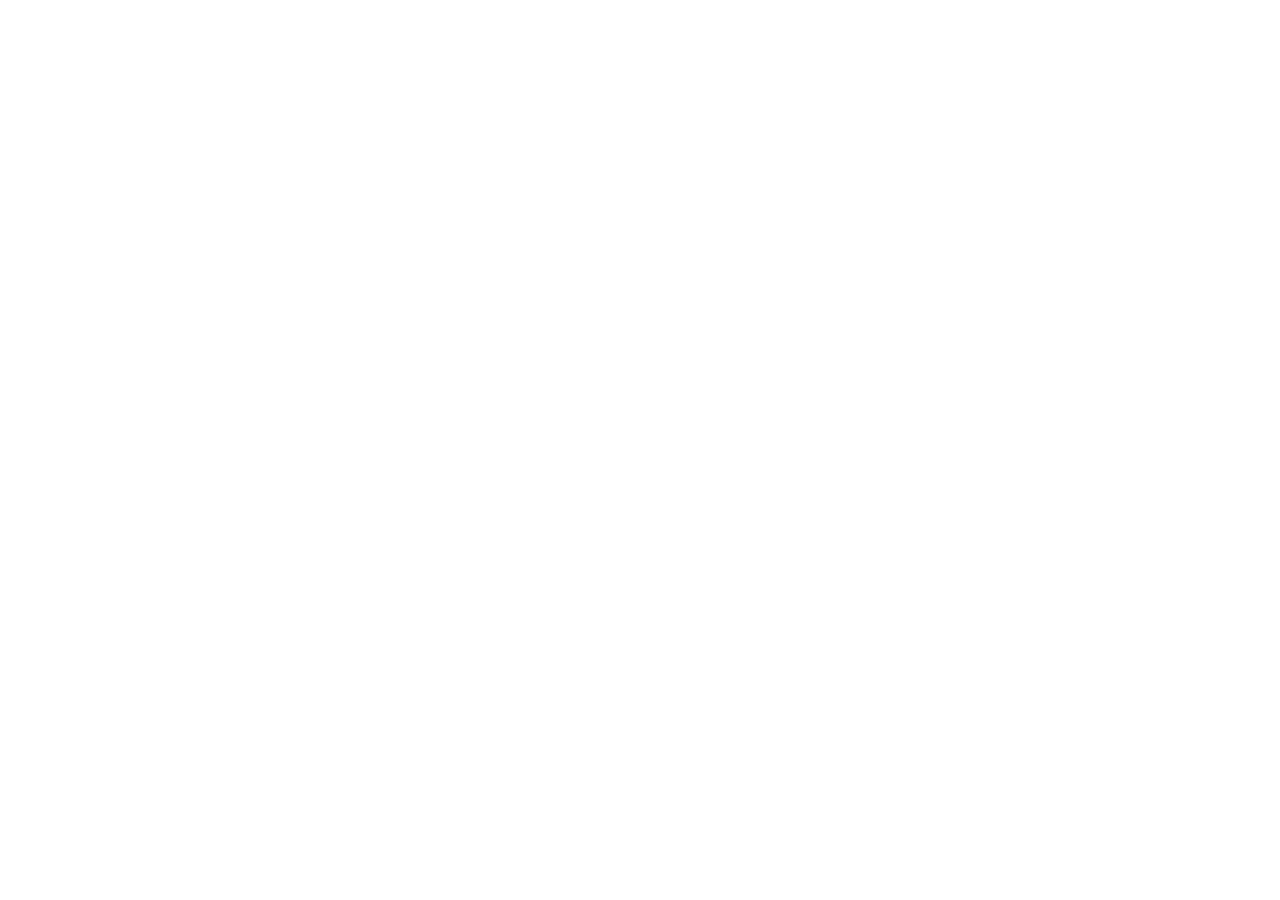
==== catalog.html @ 2b9a0da8 "feat: add catalog page" ====
<!doctype html>
<html lang="en" data-theme="light">
  <head>
    <meta charset="UTF-8" />
    <meta name="viewport" content="width=device-width, initial-scale=1.0" />
    <title>Coffee House. Menu</title>

    <link rel="preconnect" href="https://fonts.googleapis.com" />
    <link rel="preconnect" href="https://fonts.gstatic.com" crossorigin />
    <link
      href="https://fonts.googleapis.com/css2?family=Inter:ital,wght@0,400;0,500;0,600;1,400;1,600&display=swap"
      rel="stylesheet" />

    <link rel="stylesheet" href="css/style.css" />

    <script>
      (() => {
        try {
          const saved = localStorage.getItem('coffee-theme');
          const system = matchMedia('(prefers-color-scheme: dark)').matches ? 'dark' : 'light';
          document.documentElement.dataset.theme = saved || system;
        } catch {
          document.documentElement.dataset.theme = 'light';
        }
      })();
    </script>
  </head>
  <body></body>
</html>
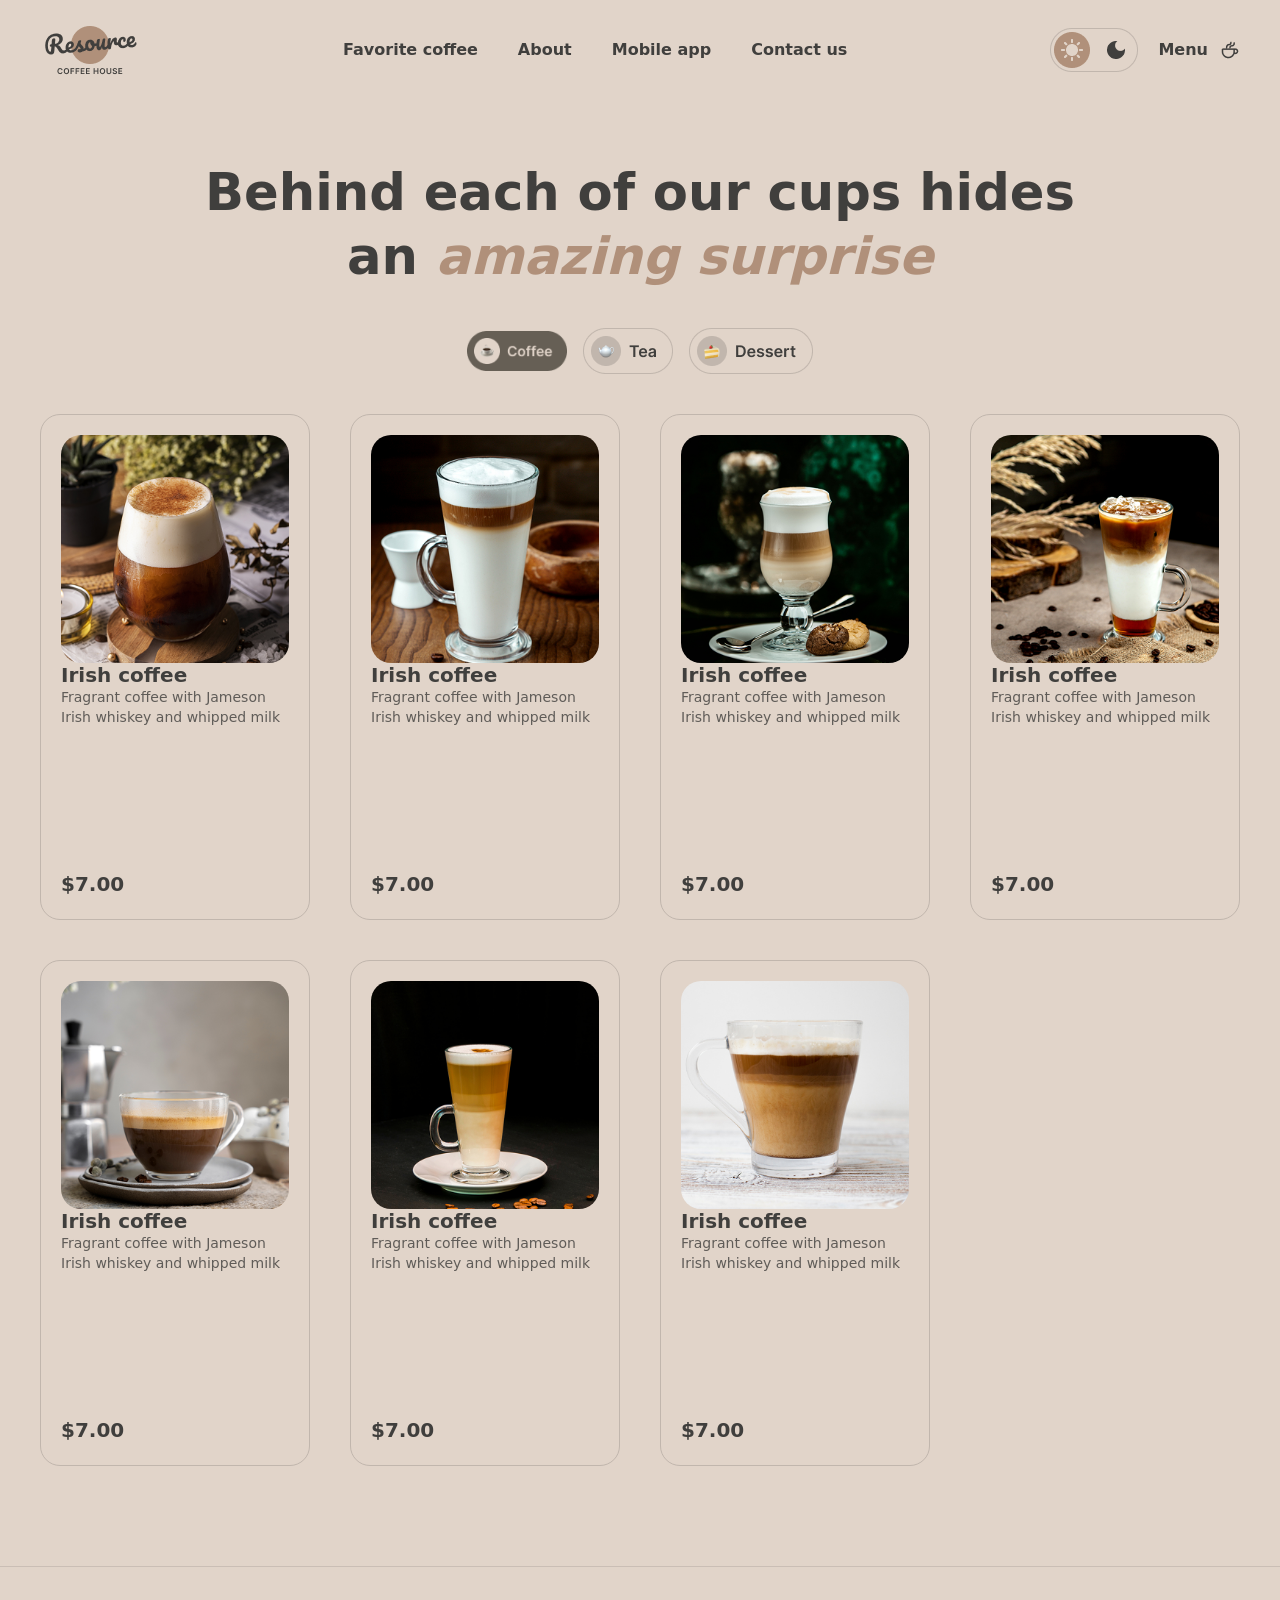
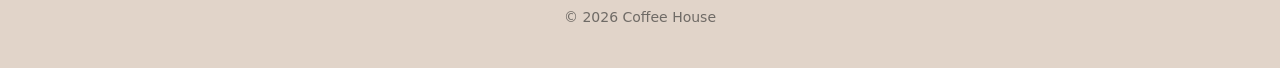
==== commit b06e77e6: "feat: update index.html adn add catalog" ====
--- a/catalog.html
+++ b/catalog.html
@@ -4,7 +4,7 @@
     <meta charset="UTF-8" />
     <meta name="viewport" content="width=device-width, initial-scale=1.0" />
     <title>Coffee House. Menu</title>
-
+    <link rel="shortcut icon" href="assets/images/favicon.ico" />
     <link rel="preconnect" href="https://fonts.googleapis.com" />
     <link rel="preconnect" href="https://fonts.gstatic.com" crossorigin />
     <link
@@ -14,16 +14,121 @@
     <link rel="stylesheet" href="css/style.css" />
 
     <script>
-      (() => {
-        try {
-          const saved = localStorage.getItem('coffee-theme');
-          const system = matchMedia('(prefers-color-scheme: dark)').matches ? 'dark' : 'light';
-          document.documentElement.dataset.theme = saved || system;
-        } catch {
-          document.documentElement.dataset.theme = 'light';
-        }
+      (function () {
+        const saved = localStorage.getItem('coffee-theme');
+        const system = window.matchMedia('(prefers-color-scheme: dark)').matches ? 'dark' : 'light';
+        document.documentElement.dataset.theme = saved || system;
       })();
     </script>
   </head>
-  <body></body>
+  <body>
+    <header class="header">
+      <div class="container header__inner">
+        <a href="index.html" class="logo">
+          <img src="assets/images/logo-dark.png" alt="Coffee House Residence" class="logo__img" />
+        </a>
+
+        <nav class="nav" aria-label="Main navigation">
+          <a href="index.html#favorite" class="nav__link">Favorite coffee</a>
+          <a href="index.html#about" class="nav__link">About</a>
+          <a href="index.html#mobile" class="nav__link">Mobile app</a>
+          <a href="index.html#contacts" class="nav__link">Contact us</a>
+        </nav>
+
+        <div class="header__actions">
+          <button id="theme-toggle" class="theme-toggle" type="button" aria-label="Toggle theme">
+            <img src="assets/images/theme-switch.png" alt="" class="theme-toggle__bg" />
+            <span class="theme-toggle__thumb"></span>
+          </button>
+          <button class="burger" type="button" aria-label="Open menu" aria-expanded="false">
+            <span></span><span></span><span></span>
+          </button>
+          <a href="catalog.html" class="btn btn--small">
+            <span>Menu</span>
+            <img src="assets/images/coffee-cup.png" alt="" class="btn__icon" />
+          </a>
+        </div>
+      </div>
+    </header>
+
+    <main>
+      <!-- CATALOG -->
+      <section class="catalog">
+        <div class="container">
+          <h2 class="catalog__title">Behind each of our cups hides an <em>amazing surprise</em></h2>
+
+          <div class="catalog__categories">
+            <button class="category-btn category-btn--active" type="button" data-category="coffee">
+              <img src="assets/images/tab-item-coffe.png" alt="Coffee" class="category-btn__img" />
+            </button>
+            <button class="category-btn" type="button" data-category="tea">
+              <img src="assets/images/tab-item-tea.png" alt="" />
+            </button>
+            <button class="category-btn" type="button" data-category="dessert">
+              <img src="assets/images/tab-item-dessert.png" alt="" />
+            </button>
+          </div>
+
+          <div class="catalog__grid">
+            <article class="card" data-category="coffee">
+              <img src="assets/images/coffee-1.png" alt="Irish coffee" class="card__image" />
+              <h3 class="card__title">Irish coffee</h3>
+              <p class="card__desc">Fragrant coffee with Jameson Irish whiskey and whipped milk</p>
+              <span class="card__price">$7.00</span>
+            </article>
+
+            <article class="card" data-category="coffee">
+              <img src="assets/images/coffee-2.png" alt="Irish coffee" class="card__image" />
+              <h3 class="card__title">Irish coffee</h3>
+              <p class="card__desc">Fragrant coffee with Jameson Irish whiskey and whipped milk</p>
+              <span class="card__price">$7.00</span>
+            </article>
+
+            <article class="card" data-category="coffee">
+              <img src="assets/images/coffee-3.png" alt="Irish coffee" class="card__image" />
+              <h3 class="card__title">Irish coffee</h3>
+              <p class="card__desc">Fragrant coffee with Jameson Irish whiskey and whipped milk</p>
+              <span class="card__price">$7.00</span>
+            </article>
+
+            <article class="card" data-category="coffee">
+              <img src="assets/images/coffee-4.png" alt="Irish coffee" class="card__image" />
+              <h3 class="card__title">Irish coffee</h3>
+              <p class="card__desc">Fragrant coffee with Jameson Irish whiskey and whipped milk</p>
+              <span class="card__price">$7.00</span>
+            </article>
+
+            <article class="card" data-category="coffee">
+              <img src="assets/images/coffee-5.png" alt="Irish coffee" class="card__image" />
+              <h3 class="card__title">Irish coffee</h3>
+              <p class="card__desc">Fragrant coffee with Jameson Irish whiskey and whipped milk</p>
+              <span class="card__price">$7.00</span>
+            </article>
+
+            <article class="card" data-category="coffee">
+              <img src="assets/images/coffee-6.png" alt="Irish coffee" class="card__image" />
+              <h3 class="card__title">Irish coffee</h3>
+              <p class="card__desc">Fragrant coffee with Jameson Irish whiskey and whipped milk</p>
+              <span class="card__price">$7.00</span>
+            </article>
+
+            <article class="card" data-category="coffee">
+              <img src="assets/images/coffee-7.png" alt="Irish coffee" class="card__image" />
+              <h3 class="card__title">Irish coffee</h3>
+              <p class="card__desc">Fragrant coffee with Jameson Irish whiskey and whipped milk</p>
+              <span class="card__price">$7.00</span>
+            </article>
+          </div>
+        </div>
+      </section>
+    </main>
+
+    <footer class="footer">
+      <div class="container">
+        <p>© 2026 Coffee House</p>
+      </div>
+    </footer>
+
+    <script src="js/theme.js"></script>
+  </body>
 </html>
--- a/css/style.css
+++ b/css/style.css
@@ -0,0 +1,916 @@
+/* ============================================================
+   DESIGN TOKENS
+   CSS custom properties for colors, radii and layout.
+   Dark theme overrides these values via [data-theme="dark"].
+   ============================================================ */
+:root {
+  /* Text */
+  --text-primary: #403f3d;
+  --text-inverse: #e1d4c9;
+  --text-accent: #b0907a;
+
+  /* Backgrounds */
+  --bg-page: #e1d4c9;
+  --bg-container: #665f55;
+  --bg-overlay: rgba(64, 63, 61, 0.8);
+
+  /* Borders */
+  --border-primary: #c1b6ad;
+  --border-inverse: #665f55;
+
+  /* Layout */
+  --radius: 40px;
+  --radius-sm: 20px;
+  --container-max: 1360px;
+  --container-pad: 40px;
+}
+
+[data-theme='dark'] {
+  --text-primary: #e1d4c9;
+  --text-inverse: #e1d4c9;
+  --text-accent: #b0907a;
+
+  --bg-page: #292826;
+  --bg-container: #403f3d;
+  --bg-overlay: rgba(41, 40, 38, 0.8);
+
+  --border-primary: #665f55;
+  --border-inverse: #c1b6ad;
+}
+
+/* ============================================================
+   RESET
+   Minimal, predictable base across browsers.
+   ============================================================ */
+*,
+*::before,
+*::after {
+  box-sizing: border-box;
+  margin: 0;
+  padding: 0;
+}
+
+html {
+  scroll-behavior: smooth;
+}
+
+body {
+  display: flex;
+  flex-direction: column;
+  min-height: 100vh;
+
+  font-family:
+    'Inter',
+    system-ui,
+    -apple-system,
+    'Segoe UI',
+    Roboto,
+    sans-serif;
+  font-size: 16px;
+  font-weight: 400;
+  line-height: 1.5;
+
+  color: var(--text-primary);
+  background-color: var(--bg-page);
+
+  transition:
+    background-color 0.3s ease,
+    color 0.3s ease;
+}
+
+main {
+  flex: 1;
+}
+
+a {
+  color: inherit;
+  text-decoration: none;
+}
+
+img {
+  display: block;
+  max-width: 100%;
+}
+
+button {
+  font-family: inherit;
+  color: inherit;
+  background: none;
+  border: none;
+  cursor: pointer;
+}
+
+ul,
+ol {
+  list-style: none;
+}
+
+/* ============================================================
+   TYPOGRAPHY
+   Fluid scale via clamp() so headings adapt without extra
+   media queries between breakpoints.
+   ============================================================ */
+h1,
+.h1 {
+  font-size: clamp(42px, 5vw, 72px);
+  font-weight: 600;
+  line-height: 1.05;
+  letter-spacing: -0.02em;
+}
+
+h2,
+.h2 {
+  font-size: clamp(32px, 4vw, 60px);
+  font-weight: 600;
+  line-height: 1.25;
+}
+
+h3,
+.h3 {
+  font-size: clamp(20px, 2vw, 24px);
+  font-weight: 600;
+  line-height: 1.25;
+}
+
+/* Accent emphasis — italic + brand accent color */
+em {
+  font-style: italic;
+  color: var(--text-accent);
+}
+
+/* ============================================================
+   LAYOUT
+   Centered content wrapper with max-width and safe side padding.
+   ============================================================ */
+.container {
+  width: 100%;
+  max-width: var(--container-max);
+  margin: 0 auto;
+  padding: 0 var(--container-pad);
+}
+
+/* ============================================================
+   BUTTONS
+   Pill-shaped button used across the app.
+   ============================================================ */
+.hero__inner {
+  display: flex;
+  flex-direction: column;
+  justify-content: center;
+  align-items: flex-start;
+  min-height: 640px;
+  padding: 100px 80px;
+  color: #fff;
+  background-color: #403f3d;
+  background-image: url('../assets/images/img-hero.jpg');
+  background-size: cover;
+  background-position: center;
+  background-repeat: no-repeat;
+  border-radius: var(--radius);
+  overflow: hidden;
+}
+
+.btn {
+  display: inline-flex;
+  align-items: center;
+  justify-content: center;
+
+  padding: 20px 40px;
+
+  font-size: 16px;
+  font-weight: 600;
+
+  color: var(--text-primary);
+  background-color: var(--bg-page);
+
+  border: 1px solid var(--border-primary);
+  border-radius: 100px;
+
+  transition:
+    background-color 0.2s ease,
+    color 0.2s ease,
+    transform 0.2s ease;
+}
+
+.btn:hover {
+  transform: translateY(-1px);
+}
+
+.btn--small {
+  display: inline-flex;
+  align-items: center;
+  gap: 12px;
+
+  padding: 8px 0;
+  font-size: 16px;
+  font-weight: 600;
+  line-height: 1;
+
+  color: var(--text-primary);
+  background: none;
+  border: none;
+  border-radius: 0;
+
+  transition: color 0.2s ease;
+}
+
+.btn--hero {
+  display: inline-flex;
+  align-items: center;
+  justify-content: center;
+  gap: 8px;
+
+  min-width: 200px;
+  min-height: 64px;
+
+  padding: 20px 78px;
+
+  font-size: 16px;
+  font-weight: 600;
+  line-height: 1;
+
+  color: #403f3d;
+  background-color: #e1d4c9;
+
+  border: none;
+  border-radius: 100px;
+
+  transition: background-color 0.2s ease;
+}
+
+.btn--hero:hover {
+  background-color: #fff;
+}
+
+/* ============================================================
+   HEADER
+   Sticky top bar with logo, primary nav and actions.
+   ============================================================ */
+.header {
+  position: sticky;
+  top: 0;
+  z-index: 100;
+
+  padding: 20px 0;
+
+  background-color: var(--bg-page);
+  transition: background-color 0.3s ease;
+}
+
+.header__inner {
+  display: flex;
+  align-items: center;
+  justify-content: space-between;
+  gap: 40px;
+}
+
+.logo {
+  display: inline-flex;
+  align-items: center;
+}
+
+.logo__img {
+  width: 100px;
+  height: 60px;
+}
+
+.nav {
+  display: flex;
+  gap: 40px;
+
+  /* Auto margins center the nav between logo and actions */
+  margin-left: auto;
+  margin-right: auto;
+}
+
+.nav__link {
+  font-size: 16px;
+  font-weight: 600;
+  transition: color 0.2s ease;
+}
+
+.nav__link:hover {
+  color: var(--text-accent);
+}
+
+.header__actions {
+  display: flex;
+  align-items: center;
+  gap: 20px;
+}
+
+/* --- Theme toggle --- */
+.theme-toggle {
+  display: inline-flex;
+  align-items: center;
+  justify-content: center;
+
+  padding: 0;
+  background: none;
+  border: none;
+
+  transition: transform 0.2s ease;
+}
+
+.theme-toggle:hover {
+  transform: scale(1.05);
+}
+
+.theme-toggle__img {
+  display: block;
+  width: 60px;
+  height: auto;
+}
+
+/* Show only the relevant icon per theme */
+.theme-toggle__icon--moon {
+  display: block;
+}
+.theme-toggle__icon--sun {
+  display: none;
+}
+
+[data-theme='dark'] .theme-toggle__icon--moon {
+  display: none;
+}
+[data-theme='dark'] .theme-toggle__icon--sun {
+  display: block;
+}
+
+/* --- Burger (mobile only) --- */
+.burger {
+  display: none;
+  flex-direction: column;
+  gap: 5px;
+
+  padding: 8px;
+}
+
+.burger span {
+  display: block;
+  width: 24px;
+  height: 2px;
+  background-color: var(--text-primary);
+  transition:
+    transform 0.3s ease,
+    opacity 0.3s ease;
+}
+
+/* ============================================================
+   HERO
+   Full-width rounded block with background image and CTA.
+   ============================================================ */
+.hero {
+  padding: 60px 0 0;
+}
+
+.hero__inner {
+  display: flex;
+  flex-direction: column;
+  justify-content: center;
+
+  min-height: 640px;
+  padding: 100px 80px;
+
+  color: #fff;
+
+  background-color: #403f3d;
+  background-image: url('../assets/images/img-hero.jpg');
+  background-size: cover;
+  background-position: center;
+  background-repeat: no-repeat;
+
+  border-radius: var(--radius);
+  overflow: hidden;
+}
+
+.hero__title {
+  max-width: 530px;
+  margin-bottom: 40px;
+  font-size: 72px;
+  font-weight: 600;
+  line-height: 1.05;
+  color: #e1d4c9;
+}
+
+.hero__title em {
+  color: #b0907a;
+}
+
+.hero__text {
+  max-width: 530px;
+  margin-bottom: 40px;
+  font-size: 16px;
+  font-weight: 400;
+  color: rgba(255, 255, 255, 0.85);
+}
+
+/* ============================================================
+   SECTIONS
+   Shared vertical rhythm and section headings.
+   ============================================================ */
+section {
+  padding: 100px 0;
+}
+
+.section-title {
+  margin-bottom: 40px;
+  text-align: center;
+}
+
+.section-title--left {
+  text-align: left;
+}
+
+/* ============================================================
+   FAVORITE COFFEE (slider)
+   ============================================================ */
+.favorite {
+  padding-top: 100px;
+}
+
+.slider {
+  display: flex;
+  align-items: center;
+  gap: 40px;
+
+  margin-bottom: 40px;
+}
+
+.slider__arrow {
+  display: flex;
+  align-items: center;
+  justify-content: center;
+  flex-shrink: 0;
+
+  width: 60px;
+  height: 60px;
+
+  font-size: 20px;
+
+  border: 1px solid var(--text-primary);
+  border-radius: 50%;
+
+  transition:
+    background-color 0.2s ease,
+    color 0.2s ease;
+}
+
+.slider__arrow:hover {
+  color: var(--bg-page);
+  background-color: var(--text-primary);
+}
+
+.slider__track {
+  display: flex;
+  justify-content: center;
+  flex: 1;
+}
+
+/* Only one slide is visible at a time */
+.slide {
+  display: none;
+  max-width: 480px;
+  text-align: center;
+}
+
+.slide--active {
+  display: block;
+}
+
+.slide__image {
+  width: 320px;
+  height: 320px;
+  margin: 0 auto 20px;
+  object-fit: contain;
+}
+
+.slide__title {
+  margin-bottom: 16px;
+}
+
+.slide__text {
+  margin-bottom: 16px;
+  opacity: 0.8;
+}
+
+.slide__price {
+  font-size: 24px;
+  font-weight: 600;
+}
+
+.slider__dots {
+  display: flex;
+  justify-content: center;
+  gap: 12px;
+}
+
+.slider__dot {
+  width: 40px;
+  height: 4px;
+  border-radius: 2px;
+  background-color: var(--border-primary);
+  transition: background-color 0.2s ease;
+}
+
+.slider__dot--active {
+  background-color: var(--text-primary);
+}
+
+/* ============================================================
+   ABOUT
+   ============================================================ */
+.about__gallery {
+  display: grid;
+  grid-template-columns: repeat(2, minmax(0, 1fr));
+  gap: 40px;
+  margin-top: 60px;
+}
+
+.about__col {
+  display: flex;
+  flex-direction: column;
+  gap: 40px;
+}
+
+.about__img {
+  display: block;
+  width: 100%;
+  object-fit: cover;
+  border-radius: var(--radius-sm);
+}
+
+.about__img--1 {
+  height: 590px;
+}
+
+.about__img--2 {
+  height: 430px;
+}
+
+.about__img--3 {
+  height: 430px;
+}
+
+.about__img--4 {
+  height: 590px;
+}
+/* ============================================================
+   MOBILE APP
+   Two-column section: copy on the left, devices on the right.
+   ============================================================ */
+.mobile__inner {
+  display: grid;
+  grid-template-columns: 1fr 1fr;
+  gap: 100px;
+  align-items: center;
+}
+.mobile .section-title {
+  font-size: 60px;
+  font-weight: 600;
+  line-height: 1.25;
+}
+.mobile__text {
+  font-size: 16px;
+  font-weight: 400;
+  margin: 40px 0;
+  opacity: 0.8;
+}
+
+.mobile__stores {
+  display: flex;
+  flex-wrap: wrap;
+  gap: 20px;
+}
+
+.store-btn {
+  display: inline-flex;
+  align-items: center;
+  justify-content: center;
+
+  padding: 0;
+  background: none;
+  border: none;
+  border-radius: 0;
+
+  transition:
+    transform 0.2s ease,
+    opacity 0.2s ease;
+}
+
+.store-btn:hover {
+  transform: translateY(-2px);
+  opacity: 0.85;
+}
+.store-btn img {
+  display: block;
+  height: 64px;
+  width: 200px;
+}
+.mobile__phones {
+  display: flex;
+  justify-content: center;
+  gap: 20px;
+}
+
+/* ============================================================
+   CONTACTS
+   Dark rounded card with offer and contact information.
+   ============================================================ */
+.contacts__card {
+  display: grid;
+  grid-template-columns: 1fr 1fr;
+  gap: 100px;
+  align-items: center;
+
+  padding: 100px;
+
+  color: #e1d4c9;
+  background-color: var(--bg-container);
+
+  border-radius: var(--radius);
+}
+
+.contacts__title {
+  margin-bottom: 40px;
+}
+
+.contacts__socials {
+  display: flex;
+  gap: 16px;
+}
+
+.social {
+  display: flex;
+  align-items: center;
+  justify-content: center;
+
+  width: 60px;
+  height: 60px;
+
+  border: 1px solid currentColor;
+  border-radius: 50%;
+
+  transition:
+    background-color 0.2s ease,
+    color 0.2s ease;
+}
+
+.social:hover {
+  color: var(--bg-container);
+  background-color: #e1d4c9;
+}
+
+.contacts__subtitle {
+  margin-bottom: 24px;
+  font-size: 24px;
+}
+
+.contacts__list {
+  display: flex;
+  flex-direction: column;
+  gap: 16px;
+}
+
+.contacts__item {
+  display: flex;
+  align-items: center;
+  gap: 12px;
+}
+
+.contacts__icon {
+  flex-shrink: 0;
+  width: 24px;
+  height: 24px;
+  object-fit: contain;
+}
+
+/* ============================================================
+   CATALOG
+   Category filters and product grid.
+   ============================================================ */
+/* ============================================================
+   CATALOG
+   Category filters and product grid.
+   ============================================================ */
+.catalog {
+  padding: 60px 0 100px;
+}
+
+.catalog__title {
+  max-width: 900px;
+  margin: 0 auto 40px;
+  text-align: center;
+}
+
+/* --- Categories --- */
+.catalog__categories {
+  display: flex;
+  flex-wrap: wrap;
+  justify-content: center;
+  gap: 16px;
+
+  margin-bottom: 40px;
+}
+
+.category-btn {
+  display: inline-flex;
+  align-items: center;
+  justify-content: center;
+
+  padding: 0;
+  background: none;
+  border: none;
+  cursor: pointer;
+
+  transition: transform 0.2s ease;
+}
+
+.category-btn:hover {
+  transform: translateY(-2px);
+}
+
+.category-btn__img {
+  display: block;
+  height: 40px;
+  width: auto;
+}
+
+.catalog__grid {
+  display: grid;
+  grid-template-columns: repeat(4, 1fr);
+  gap: 40px;
+}
+
+/* --- Card --- */
+.card {
+  display: flex;
+  flex-direction: column;
+
+  padding: 20px;
+  height: 506px;
+
+  background-color: var(--bg-page);
+  border: 1px solid var(--border-primary);
+  border-radius: var(--radius-sm);
+
+  cursor: pointer;
+  transition: transform 0.2s ease, box-shadow 0.2s ease;
+}
+
+.card:hover {
+  transform: translateY(-4px);
+}
+
+.card__image {
+  width: 100%;
+  aspect-ratio: 1 / 1;
+  object-fit: cover;
+  border-radius: var(--radius-sm);
+  display: block;
+}
+
+.card__title {
+  margin: 0;
+  font-size: 20px;
+  font-weight: 600;
+}
+
+.card__desc {
+  margin: 0;
+  font-size: 14px;
+  opacity: 0.8;
+  line-height: 1.4;
+}
+
+.card__price {
+  margin-top: auto;
+  padding-top: 8px;
+  font-size: 20px;
+  font-weight: 600;
+}
+
+/* ============================================================
+   FOOTER
+   ============================================================ */
+.footer {
+  padding: 40px 0;
+
+  font-size: 14px;
+  text-align: center;
+  opacity: 0.7;
+
+  border-top: 1px solid var(--border-primary);
+}
+
+/* ============================================================
+   RESPONSIVE
+   Breakpoints: 1024px (tablet landscape),
+                900px  (tablet portrait / mobile nav),
+                600px  (small mobile).
+   ============================================================ */
+@media (max-width: 1024px) {
+  :root {
+    --container-pad: 32px;
+  }
+
+  .hero__inner {
+    min-height: 500px;
+    padding: 80px 60px;
+  }
+
+  .mobile__inner {
+    gap: 40px;
+  }
+
+  .contacts__card {
+    gap: 40px;
+    padding: 60px;
+  }
+}
+
+@media (max-width: 900px) {
+  /* Switch to mobile navigation */
+  .nav {
+    display: none;
+  }
+
+  .burger {
+    display: flex;
+  }
+
+  /* Stack the gallery into a single column */
+  .about__gallery {
+    grid-template-columns: 1fr;
+  }
+
+  .about__img {
+    height: 300px;
+  }
+
+  /* Stack mobile app section */
+  .mobile__inner {
+    grid-template-columns: 1fr;
+  }
+
+  .mobile__phones {
+    order: -1;
+  }
+
+  /* Stack contacts card */
+  .contacts__card {
+    grid-template-columns: 1fr;
+    gap: 40px;
+    padding: 40px;
+  }
+}
+
+@media (max-width: 600px) {
+  :root {
+    --container-pad: 16px;
+  }
+
+  section {
+    padding: 60px 0;
+  }
+
+  .hero__inner {
+    min-height: 420px;
+    padding: 60px 24px;
+    border-radius: 20px;
+  }
+
+  .hero__title,
+  .hero__text {
+    margin-bottom: 24px;
+  }
+
+  .hero__text {
+    font-size: 14px;
+  }
+
+  .slider {
+    gap: 12px;
+  }
+
+  .slider__arrow {
+    width: 40px;
+    height: 40px;
+    font-size: 16px;
+  }
+
+  .slide__image {
+    width: 220px;
+    height: 220px;
+  }
+
+  .contacts__card {
+    padding: 32px;
+    border-radius: 20px;
+  }
+
+  .btn {
+    padding: 14px 28px;
+    font-size: 14px;
+  }
+}
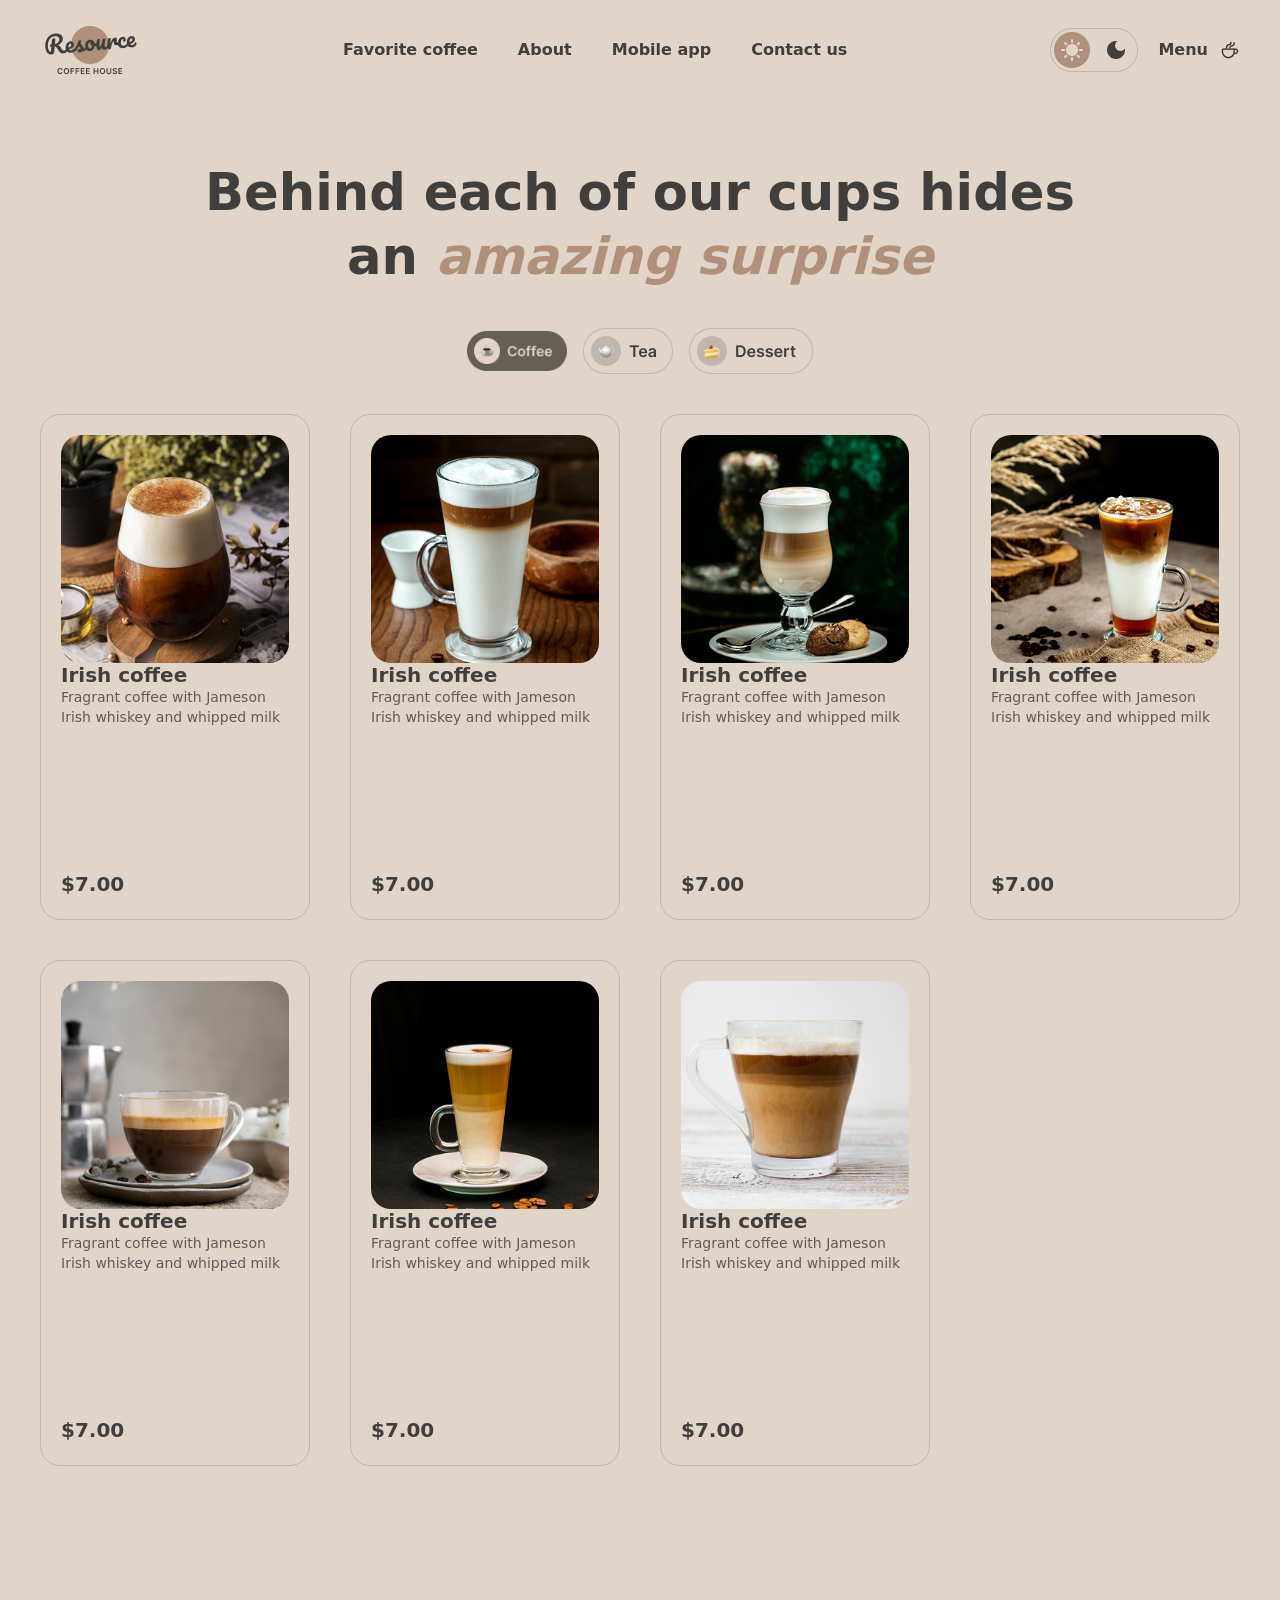
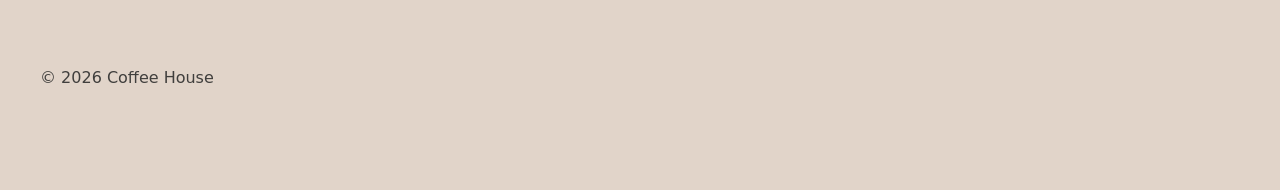
==== commit 78db1a3b: "feat: update footer and js" ====
--- a/catalog.html
+++ b/catalog.html
@@ -24,8 +24,13 @@
   <body>
     <header class="header">
       <div class="container header__inner">
-        <a href="index.html" class="logo">
-          <img src="assets/images/logo-dark.png" alt="Coffee House Residence" class="logo__img" />
+        <a href="index.html" class="logo" aria-label="Coffee House Residence — home">
+          <img
+            src="assets/images/logo-dark.png"
+            alt="Coffee House Residence"
+            class="logo__img logo__img--light" />
+
+          <img src="assets/images/logo.png" alt="" class="logo__img logo__img--dark" />
         </a>
 
         <nav class="nav" aria-label="Main navigation">
--- a/css/style.css
+++ b/css/style.css
@@ -264,15 +264,23 @@
   gap: 40px;
 }
 
+/* Logo */
+
 .logo {
   display: inline-flex;
   align-items: center;
 }
 
 .logo__img {
+  height: 60px;
   width: 100px;
-  height: 60px;
-}
+  display: block;
+}
+
+.logo__img--light { display: block; }
+.logo__img--dark  { display: none; }
+[data-theme="dark"] .logo__img--light { display: none; }
+[data-theme="dark"] .logo__img--dark  { display: block; }
 
 .nav {
   display: flex;
@@ -791,18 +799,111 @@
 }
 
 /* ============================================================
-   FOOTER
+   FOOTER (Contacts)
+   Dark rounded card with offer and contact information.
    ============================================================ */
 .footer {
-  padding: 40px 0;
-
-  font-size: 14px;
-  text-align: center;
-  opacity: 0.7;
-
-  border-top: 1px solid var(--border-primary);
-}
-
+  padding: 100px 0 100px;
+}
+
+.footer__card {
+  display: grid;
+  grid-template-columns: 1fr 1fr;
+  gap: 100px;
+  align-items: center;
+
+  padding: 100px;
+
+  color: #E1D4C9;
+  background-color: var(--bg-container);
+
+  border-radius: var(--radius);
+}
+
+.footer__title {
+  margin-bottom: 40px;
+}
+
+.footer__title em {
+  color: var(--text-accent);
+}
+
+.footer__socials {
+  display: flex;
+  gap: 16px;
+}
+
+.social {
+  display: inline-flex;
+  align-items: center;
+  justify-content: center;
+
+  padding: 0;
+  background: none;
+  border: none;
+  border-radius: 0;
+
+  transition: transform 0.2s ease, opacity 0.2s ease;
+}
+
+.social:hover {
+  transform: translateY(-2px);
+  opacity: 0.85;
+}
+
+.social__icon {
+  display: block;
+  width: 60px;
+  height: 60px;
+  object-fit: contain;
+}
+
+.footer__subtitle {
+  margin-bottom: 24px;
+  font-size: 24px;
+  font-weight: 600;
+}
+
+.footer__list {
+  display: flex;
+  flex-direction: column;
+  gap: 16px;
+}
+
+.footer__item {
+  display: flex;
+  align-items: center;
+  gap: 12px;
+}
+
+.footer__icon {
+  flex-shrink: 0;
+  width: 24px;
+  height: 24px;
+  object-fit: contain;
+}
+
+/* ============================================================
+   FOOTER media
+   ============================================================ */
+@media (max-width: 900px) {
+  .footer__card {
+    grid-template-columns: 1fr;
+    gap: 40px;
+    padding: 60px 40px;
+  }
+}
+
+@media (max-width: 600px) {
+  .footer {
+    padding: 60px 0;
+  }
+
+  .footer__card {
+    padding: 40px 24px;
+    border-radius: 20px;
+  }
+}
 /* ============================================================
    RESPONSIVE
    Breakpoints: 1024px (tablet landscape),
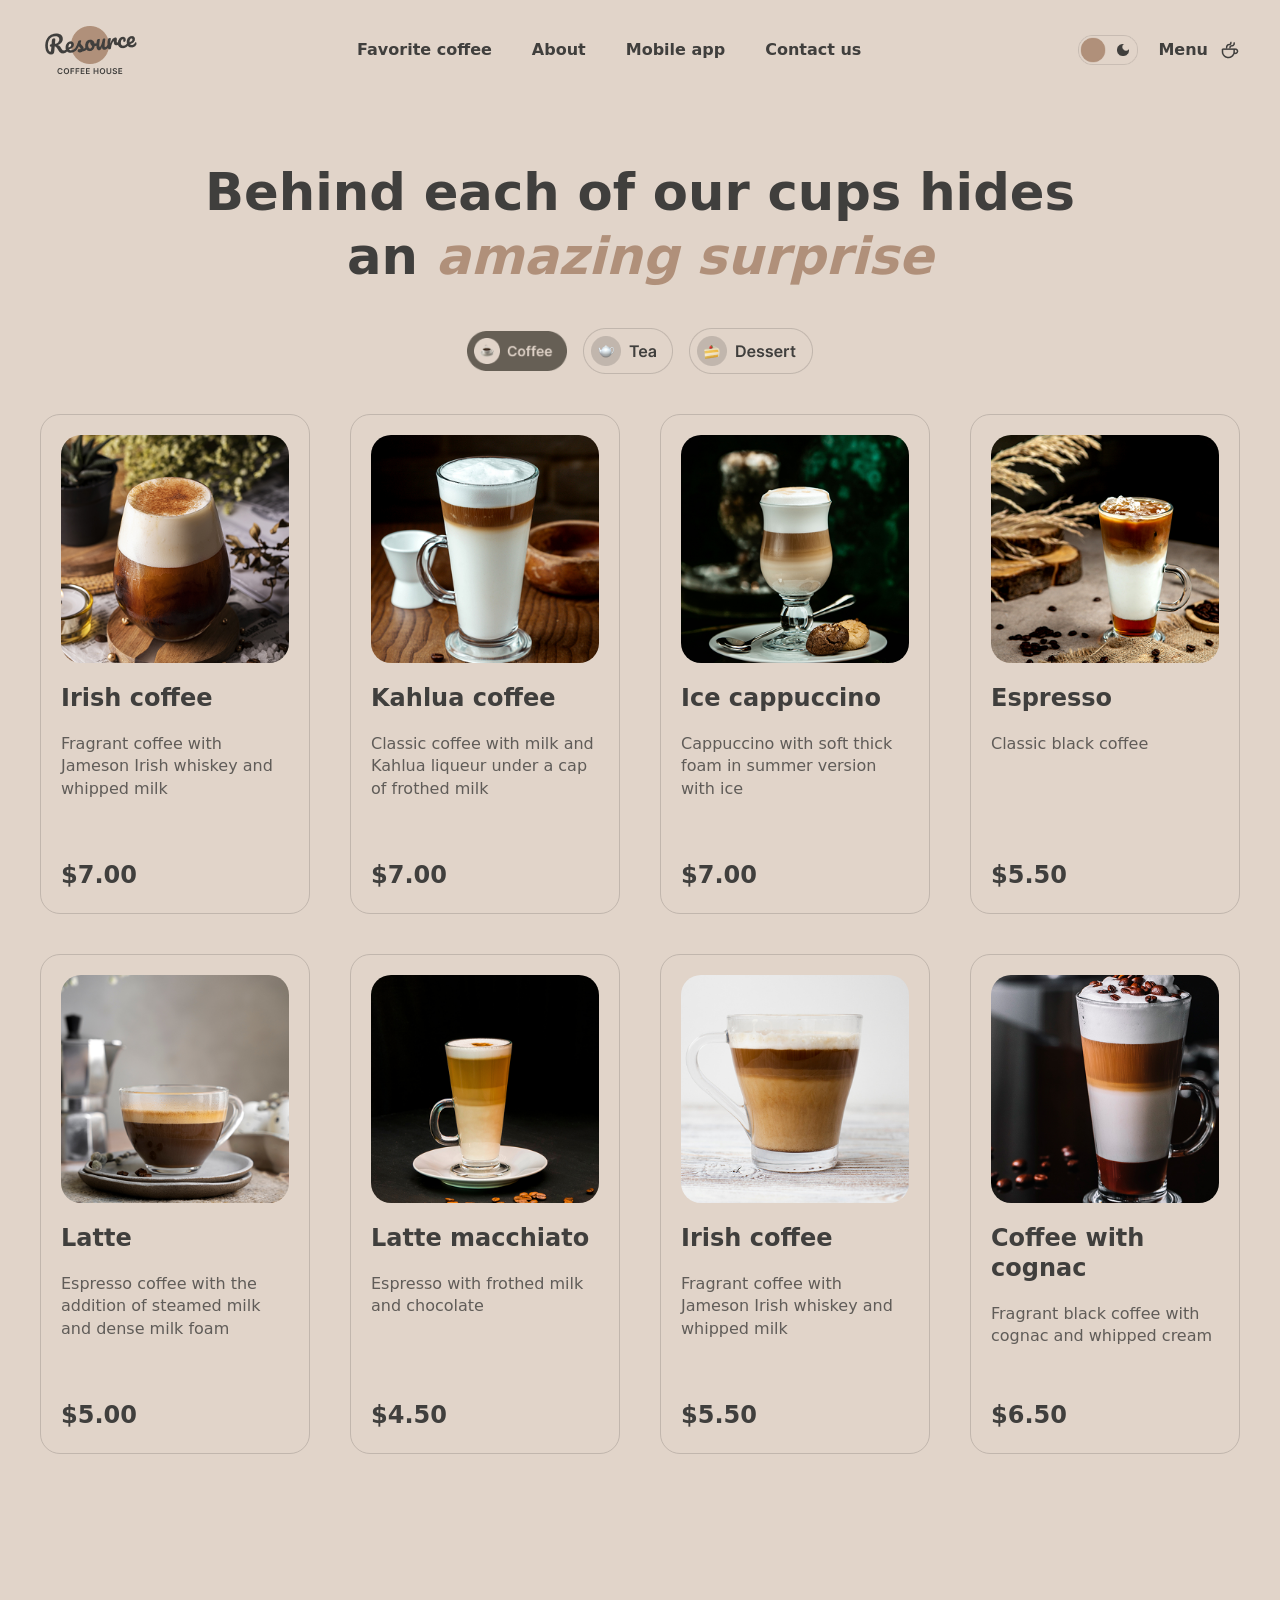
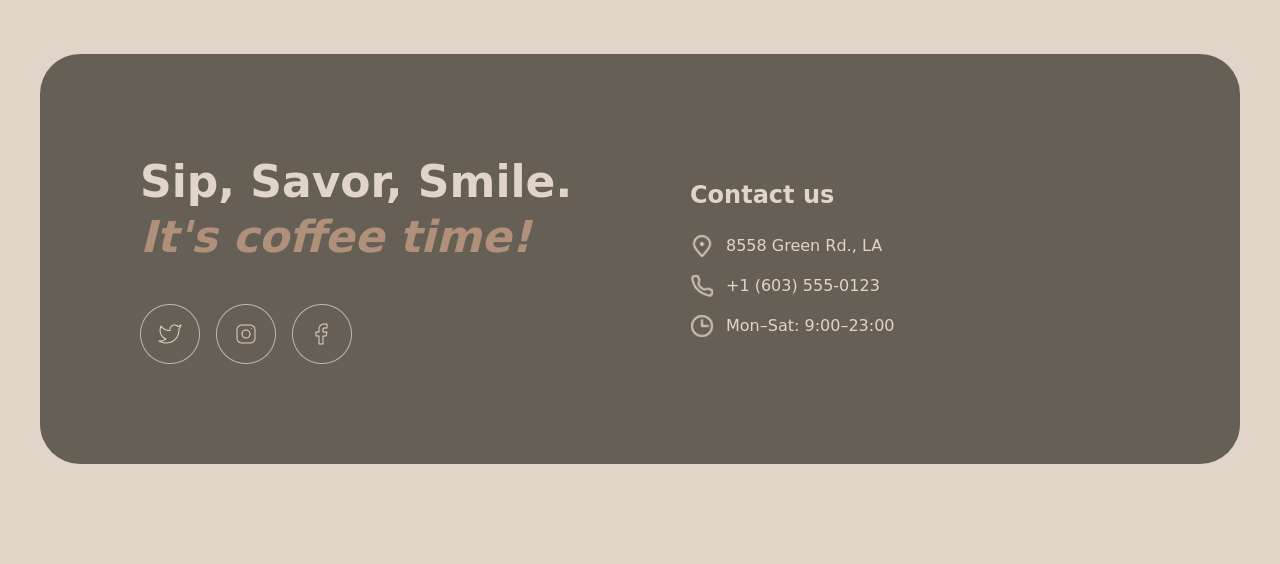
==== commit ca36da1d: "feat: update catalog and styles" ====
--- a/catalog.html
+++ b/catalog.html
@@ -46,7 +46,7 @@
             <span class="theme-toggle__thumb"></span>
           </button>
           <button class="burger" type="button" aria-label="Open menu" aria-expanded="false">
-            <span></span><span></span><span></span>
+            <span></span><span></span>
           </button>
           <a href="catalog.html" class="btn btn--small">
             <span>Menu</span>
@@ -83,54 +83,98 @@
             </article>
 
             <article class="card" data-category="coffee">
-              <img src="assets/images/coffee-2.png" alt="Irish coffee" class="card__image" />
-              <h3 class="card__title">Irish coffee</h3>
-              <p class="card__desc">Fragrant coffee with Jameson Irish whiskey and whipped milk</p>
+              <img src="assets/images/coffee-2.png" alt="Kahlua coffee" class="card__image" />
+              <h3 class="card__title">Kahlua coffee</h3>
+              <p class="card__desc">Classic coffee with milk and Kahlua liqueur under a cap of frothed milk</p>
               <span class="card__price">$7.00</span>
             </article>
 
             <article class="card" data-category="coffee">
-              <img src="assets/images/coffee-3.png" alt="Irish coffee" class="card__image" />
-              <h3 class="card__title">Irish coffee</h3>
-              <p class="card__desc">Fragrant coffee with Jameson Irish whiskey and whipped milk</p>
+              <img src="assets/images/coffee-3.png" alt="Ice cappuccino" class="card__image" />
+              <h3 class="card__title">Ice cappuccino</h3>
+              <p class="card__desc">Cappuccino with soft thick foam in summer version with ice</p>
               <span class="card__price">$7.00</span>
             </article>
 
             <article class="card" data-category="coffee">
-              <img src="assets/images/coffee-4.png" alt="Irish coffee" class="card__image" />
-              <h3 class="card__title">Irish coffee</h3>
-              <p class="card__desc">Fragrant coffee with Jameson Irish whiskey and whipped milk</p>
-              <span class="card__price">$7.00</span>
+              <img src="assets/images/coffee-4.png" alt="Espresso" class="card__image" />
+              <h3 class="card__title">Espresso</h3>
+              <p class="card__desc">Classic black coffee</p>
+              <span class="card__price">$5.50</span>
             </article>
 
             <article class="card" data-category="coffee">
-              <img src="assets/images/coffee-5.png" alt="Irish coffee" class="card__image" />
-              <h3 class="card__title">Irish coffee</h3>
-              <p class="card__desc">Fragrant coffee with Jameson Irish whiskey and whipped milk</p>
-              <span class="card__price">$7.00</span>
+              <img src="assets/images/coffee-5.png" alt="Latte" class="card__image" />
+              <h3 class="card__title">Latte</h3>
+              <p class="card__desc">Espresso coffee with the addition of steamed milk and dense milk foam</p>
+              <span class="card__price">$5.00</span>
             </article>
 
             <article class="card" data-category="coffee">
-              <img src="assets/images/coffee-6.png" alt="Irish coffee" class="card__image" />
-              <h3 class="card__title">Irish coffee</h3>
-              <p class="card__desc">Fragrant coffee with Jameson Irish whiskey and whipped milk</p>
-              <span class="card__price">$7.00</span>
+              <img src="assets/images/coffee-6.png" alt="Latte macchiato" class="card__image" />
+              <h3 class="card__title">Latte macchiato</h3>
+              <p class="card__desc">Espresso with frothed milk and chocolate</p>
+              <span class="card__price">$4.50</span>
             </article>
 
             <article class="card" data-category="coffee">
               <img src="assets/images/coffee-7.png" alt="Irish coffee" class="card__image" />
               <h3 class="card__title">Irish coffee</h3>
               <p class="card__desc">Fragrant coffee with Jameson Irish whiskey and whipped milk</p>
-              <span class="card__price">$7.00</span>
+              <span class="card__price">$5.50</span>
+            </article>
+            <article class="card" data-category="coffee">
+              <img src="assets/images/coffee-8.png" alt="Coffee with cognac" class="card__image" />
+              <h3 class="card__title">Coffee with cognac</h3>
+              <p class="card__desc">Fragrant black coffee with cognac and whipped cream</p>
+              <span class="card__price">$6.50</span>
             </article>
           </div>
         </div>
       </section>
     </main>
 
-    <footer class="footer">
+    <!-- ============ FOOTER (Contacts) ============ -->
+    <footer id="contacts" class="footer">
       <div class="container">
-        <p>© 2026 Coffee House</p>
+        <div class="footer__card">
+          <div class="footer__left">
+            <h2 class="footer__title">
+              Sip, Savor, Smile.
+              <em class="footer__title-accent">It's coffee time!</em>
+            </h2>
+
+            <div class="footer__socials">
+              <a href="#" class="social" aria-label="Twitter" target="_blank" rel="noopener">
+                <img src="assets/images/button-icon-light-tw.png" alt="" class="social__icon" />
+              </a>
+              <a href="#" class="social" aria-label="Instagram" target="_blank" rel="noopener">
+                <img src="assets/images/button-icon-light-inst.png" alt="" class="social__icon" />
+              </a>
+              <a href="#" class="social" aria-label="Facebook" target="_blank" rel="noopener">
+                <img src="assets/images/button-icon-light-face.png" alt="" class="social__icon" />
+              </a>
+            </div>
+          </div>
+
+          <div class="footer__right">
+            <h3 class="footer__subtitle">Contact us</h3>
+            <ul class="footer__list">
+              <li class="footer__item">
+                <img src="assets/images/pin-alt.png" alt="" class="footer__icon" />
+                <span>8558 Green Rd., LA</span>
+              </li>
+              <li class="footer__item">
+                <img src="assets/images/phone.png" alt="" class="footer__icon" />
+                <span>+1 (603) 555-0123</span>
+              </li>
+              <li class="footer__item">
+                <img src="assets/images/clock.png" alt="" class="footer__icon" />
+                <span>Mon–Sat: 9:00–23:00</span>
+              </li>
+            </ul>
+          </div>
+        </div>
       </div>
     </footer>
 
--- a/css/style.css
+++ b/css/style.css
@@ -153,240 +153,256 @@
    BUTTONS
    Pill-shaped button used across the app.
    ============================================================ */
+.btn {
+  display: inline-flex;
+  align-items: center;
+  justify-content: center;
+
+  padding: 20px 40px;
+
+  font-size: 16px;
+  font-weight: 600;
+
+  color: var(--text-primary);
+  background-color: var(--bg-page);
+
+  border: 1px solid var(--border-primary);
+  border-radius: 100px;
+
+  transition:
+    background-color 0.2s ease,
+    color 0.2s ease,
+    transform 0.2s ease;
+}
+
+.btn:hover {
+  transform: translateY(-1px);
+}
+
+.btn--small {
+  display: inline-flex;
+  align-items: center;
+  gap: 12px;
+
+  padding: 8px 0;
+  font-size: 16px;
+  font-weight: 600;
+  line-height: 1;
+
+  color: var(--text-primary);
+  background: none;
+  border: none;
+  border-radius: 0;
+
+  transition: color 0.2s ease;
+}
+
+.btn__icon {
+  width: 20px;
+  height: 20px;
+  flex-shrink: 0;
+  object-fit: contain;
+}
+
+.btn--hero {
+  display: inline-flex;
+  align-items: center;
+  justify-content: center;
+  gap: 8px;
+
+  min-width: 200px;
+  min-height: 64px;
+
+  padding: 20px 78px;
+
+  font-size: 16px;
+  font-weight: 600;
+  line-height: 1;
+
+  color: #403f3d;
+  background-color: #e1d4c9;
+
+  border: none;
+  border-radius: 100px;
+
+  transition: background-color 0.2s ease;
+}
+
+.btn--hero:hover {
+  background-color: #fff;
+}
+
+/* ============================================================
+   HEADER
+   Sticky top bar with logo, primary nav and actions.
+   ============================================================ */
+.header {
+  position: sticky;
+  top: 0;
+  z-index: 100;
+
+  padding: 20px 0;
+
+  background-color: var(--bg-page);
+  transition: background-color 0.3s ease;
+}
+
+.header__inner {
+  display: flex;
+  align-items: center;
+  justify-content: space-between;
+  gap: 40px;
+}
+
+/* --- Logo --- */
+.logo {
+  display: inline-flex;
+  align-items: center;
+}
+
+.logo__img {
+  height: 60px;
+  width: 100px;
+  display: block;
+}
+
+.logo__img--light { display: block; }
+.logo__img--dark  { display: none; }
+
+[data-theme='dark'] .logo__img--light { display: none; }
+[data-theme='dark'] .logo__img--dark  { display: block; }
+
+/* --- Navigation --- */
+.nav {
+  display: flex;
+  gap: 40px;
+
+  /* Auto margins center the nav between logo and actions */
+  margin-left: auto;
+  margin-right: auto;
+}
+
+.nav__link {
+  font-size: 16px;
+  font-weight: 600;
+  transition: color 0.2s ease;
+}
+
+.nav__link:hover {
+  color: var(--text-accent);
+}
+
+.header__actions {
+  display: flex;
+  align-items: center;
+  gap: 20px;
+}
+
+/* --- Theme toggle --- */
+.theme-toggle {
+  position: relative;
+  display: inline-flex;
+  align-items: center;
+  justify-content: center;
+
+  padding: 0;
+  background: none;
+  border: none;
+
+  transition: transform 0.2s ease;
+}
+
+.theme-toggle:hover {
+  transform: scale(1.05);
+}
+
+.theme-toggle__bg {
+  display: block;
+  width: 60px;
+  height: auto;
+}
+
+.theme-toggle__thumb {
+  position: absolute;
+  top: 4px;
+  left: 4px;
+
+  width: 22px;
+  height: 22px;
+
+  background-color: #b0907a;
+  border-radius: 50%;
+
+  transition: transform 0.3s ease;
+}
+
+[data-theme='dark'] .theme-toggle__thumb {
+  transform: translateX(30px);
+}
+
+/* --- Burger (mobile only): circle with two lines --- */
+.burger {
+  display: none;
+  align-items: center;
+  justify-content: center;
+  flex-direction: column;
+  gap: 6px;
+
+  width: 40px;
+  height: 40px;
+  padding: 0;
+
+  border: 1px solid var(--text-primary);
+  border-radius: 50%;
+
+  transition:
+    border-color 0.2s ease,
+    background-color 0.2s ease;
+}
+
+.burger:hover {
+  background-color: var(--text-primary);
+}
+
+.burger:hover span {
+  background-color: var(--bg-page);
+}
+
+.burger span {
+  display: block;
+  width: 18px;
+  height: 2px;
+  background-color: var(--text-primary);
+  transition:
+    transform 0.3s ease,
+    opacity 0.3s ease,
+    background-color 0.2s ease;
+}
+
+/* ============================================================
+   HERO
+   Full-width rounded block with background image and CTA.
+   ============================================================ */
+.hero {
+  padding: 60px 0 0;
+}
+
 .hero__inner {
   display: flex;
   flex-direction: column;
   justify-content: center;
   align-items: flex-start;
+
   min-height: 640px;
   padding: 100px 80px;
+
   color: #fff;
+
   background-color: #403f3d;
   background-image: url('../assets/images/img-hero.jpg');
   background-size: cover;
   background-position: center;
   background-repeat: no-repeat;
-  border-radius: var(--radius);
-  overflow: hidden;
-}
-
-.btn {
-  display: inline-flex;
-  align-items: center;
-  justify-content: center;
-
-  padding: 20px 40px;
-
-  font-size: 16px;
-  font-weight: 600;
-
-  color: var(--text-primary);
-  background-color: var(--bg-page);
-
-  border: 1px solid var(--border-primary);
-  border-radius: 100px;
-
-  transition:
-    background-color 0.2s ease,
-    color 0.2s ease,
-    transform 0.2s ease;
-}
-
-.btn:hover {
-  transform: translateY(-1px);
-}
-
-.btn--small {
-  display: inline-flex;
-  align-items: center;
-  gap: 12px;
-
-  padding: 8px 0;
-  font-size: 16px;
-  font-weight: 600;
-  line-height: 1;
-
-  color: var(--text-primary);
-  background: none;
-  border: none;
-  border-radius: 0;
-
-  transition: color 0.2s ease;
-}
-
-.btn--hero {
-  display: inline-flex;
-  align-items: center;
-  justify-content: center;
-  gap: 8px;
-
-  min-width: 200px;
-  min-height: 64px;
-
-  padding: 20px 78px;
-
-  font-size: 16px;
-  font-weight: 600;
-  line-height: 1;
-
-  color: #403f3d;
-  background-color: #e1d4c9;
-
-  border: none;
-  border-radius: 100px;
-
-  transition: background-color 0.2s ease;
-}
-
-.btn--hero:hover {
-  background-color: #fff;
-}
-
-/* ============================================================
-   HEADER
-   Sticky top bar with logo, primary nav and actions.
-   ============================================================ */
-.header {
-  position: sticky;
-  top: 0;
-  z-index: 100;
-
-  padding: 20px 0;
-
-  background-color: var(--bg-page);
-  transition: background-color 0.3s ease;
-}
-
-.header__inner {
-  display: flex;
-  align-items: center;
-  justify-content: space-between;
-  gap: 40px;
-}
-
-/* Logo */
-
-.logo {
-  display: inline-flex;
-  align-items: center;
-}
-
-.logo__img {
-  height: 60px;
-  width: 100px;
-  display: block;
-}
-
-.logo__img--light { display: block; }
-.logo__img--dark  { display: none; }
-[data-theme="dark"] .logo__img--light { display: none; }
-[data-theme="dark"] .logo__img--dark  { display: block; }
-
-.nav {
-  display: flex;
-  gap: 40px;
-
-  /* Auto margins center the nav between logo and actions */
-  margin-left: auto;
-  margin-right: auto;
-}
-
-.nav__link {
-  font-size: 16px;
-  font-weight: 600;
-  transition: color 0.2s ease;
-}
-
-.nav__link:hover {
-  color: var(--text-accent);
-}
-
-.header__actions {
-  display: flex;
-  align-items: center;
-  gap: 20px;
-}
-
-/* --- Theme toggle --- */
-.theme-toggle {
-  display: inline-flex;
-  align-items: center;
-  justify-content: center;
-
-  padding: 0;
-  background: none;
-  border: none;
-
-  transition: transform 0.2s ease;
-}
-
-.theme-toggle:hover {
-  transform: scale(1.05);
-}
-
-.theme-toggle__img {
-  display: block;
-  width: 60px;
-  height: auto;
-}
-
-/* Show only the relevant icon per theme */
-.theme-toggle__icon--moon {
-  display: block;
-}
-.theme-toggle__icon--sun {
-  display: none;
-}
-
-[data-theme='dark'] .theme-toggle__icon--moon {
-  display: none;
-}
-[data-theme='dark'] .theme-toggle__icon--sun {
-  display: block;
-}
-
-/* --- Burger (mobile only) --- */
-.burger {
-  display: none;
-  flex-direction: column;
-  gap: 5px;
-
-  padding: 8px;
-}
-
-.burger span {
-  display: block;
-  width: 24px;
-  height: 2px;
-  background-color: var(--text-primary);
-  transition:
-    transform 0.3s ease,
-    opacity 0.3s ease;
-}
-
-/* ============================================================
-   HERO
-   Full-width rounded block with background image and CTA.
-   ============================================================ */
-.hero {
-  padding: 60px 0 0;
-}
-
-.hero__inner {
-  display: flex;
-  flex-direction: column;
-  justify-content: center;
-
-  min-height: 640px;
-  padding: 100px 80px;
-
-  color: #fff;
-
-  background-color: #403f3d;
-  background-image: url('../assets/images/img-hero.jpg');
-  background-size: cover;
-  background-position: center;
-  background-repeat: no-repeat;
 
   border-radius: var(--radius);
   overflow: hidden;
@@ -395,7 +411,7 @@
 .hero__title {
   max-width: 530px;
   margin-bottom: 40px;
-  font-size: 72px;
+  font-size: clamp(42px, 5vw, 72px);
   font-weight: 600;
   line-height: 1.05;
   color: #e1d4c9;
@@ -454,19 +470,27 @@
   width: 60px;
   height: 60px;
 
-  font-size: 20px;
-
   border: 1px solid var(--text-primary);
   border-radius: 50%;
 
   transition:
     background-color 0.2s ease,
-    color 0.2s ease;
+    border-color 0.2s ease;
 }
 
 .slider__arrow:hover {
-  color: var(--bg-page);
   background-color: var(--text-primary);
+}
+
+.slider__arrow-icon {
+  width: 24px;
+  height: 24px;
+  object-fit: contain;
+  transition: filter 0.2s ease;
+}
+
+.slider__arrow:hover .slider__arrow-icon {
+  filter: invert(1);
 }
 
 .slider__track {
@@ -527,6 +551,7 @@
 
 /* ============================================================
    ABOUT
+   Two-column gallery with asymmetric layout.
    ============================================================ */
 .about__gallery {
   display: grid;
@@ -548,21 +573,11 @@
   border-radius: var(--radius-sm);
 }
 
-.about__img--1 {
-  height: 590px;
-}
-
-.about__img--2 {
-  height: 430px;
-}
-
-.about__img--3 {
-  height: 430px;
-}
-
-.about__img--4 {
-  height: 590px;
-}
+.about__img--1 { height: 590px; }
+.about__img--2 { height: 430px; }
+.about__img--3 { height: 430px; }
+.about__img--4 { height: 590px; }
+
 /* ============================================================
    MOBILE APP
    Two-column section: copy on the left, devices on the right.
@@ -573,11 +588,13 @@
   gap: 100px;
   align-items: center;
 }
+
 .mobile .section-title {
   font-size: 60px;
   font-weight: 600;
   line-height: 1.25;
 }
+
 .mobile__text {
   font-size: 16px;
   font-weight: 400;
@@ -610,93 +627,28 @@
   transform: translateY(-2px);
   opacity: 0.85;
 }
+
 .store-btn img {
   display: block;
   height: 64px;
   width: 200px;
-}
+  object-fit: contain;
+}
+
 .mobile__phones {
   display: flex;
   justify-content: center;
   gap: 20px;
 }
 
-/* ============================================================
-   CONTACTS
-   Dark rounded card with offer and contact information.
-   ============================================================ */
-.contacts__card {
-  display: grid;
-  grid-template-columns: 1fr 1fr;
-  gap: 100px;
-  align-items: center;
-
-  padding: 100px;
-
-  color: #e1d4c9;
-  background-color: var(--bg-container);
-
-  border-radius: var(--radius);
-}
-
-.contacts__title {
-  margin-bottom: 40px;
-}
-
-.contacts__socials {
-  display: flex;
-  gap: 16px;
-}
-
-.social {
-  display: flex;
-  align-items: center;
-  justify-content: center;
-
-  width: 60px;
-  height: 60px;
-
-  border: 1px solid currentColor;
-  border-radius: 50%;
-
-  transition:
-    background-color 0.2s ease,
-    color 0.2s ease;
-}
-
-.social:hover {
-  color: var(--bg-container);
-  background-color: #e1d4c9;
-}
-
-.contacts__subtitle {
-  margin-bottom: 24px;
-  font-size: 24px;
-}
-
-.contacts__list {
-  display: flex;
-  flex-direction: column;
-  gap: 16px;
-}
-
-.contacts__item {
-  display: flex;
-  align-items: center;
-  gap: 12px;
-}
-
-.contacts__icon {
-  flex-shrink: 0;
-  width: 24px;
-  height: 24px;
+.mobile__phone {
+  display: block;
+  width: 100%;
+  max-width: 630px;
+  height: auto;
   object-fit: contain;
 }
 
-/* ============================================================
-   CATALOG
-   Category filters and product grid.
-   ============================================================ */
 /* ============================================================
    CATALOG
    Category filters and product grid.
@@ -744,6 +696,7 @@
   width: auto;
 }
 
+/* --- Grid: 4 columns --- */
 .catalog__grid {
   display: grid;
   grid-template-columns: repeat(4, 1fr);
@@ -756,7 +709,7 @@
   flex-direction: column;
 
   padding: 20px;
-  height: 506px;
+  min-height: 500px;
 
   background-color: var(--bg-page);
   border: 1px solid var(--border-primary);
@@ -779,22 +732,23 @@
 }
 
 .card__title {
-  margin: 0;
-  font-size: 20px;
+  margin-top: 20px;
+  font-size: 24px;
   font-weight: 600;
 }
 
 .card__desc {
-  margin: 0;
-  font-size: 14px;
+  margin: 20px 0 0;
+  font-size: 16px;
+  font-weight: 400;
   opacity: 0.8;
   line-height: 1.4;
 }
 
 .card__price {
   margin-top: auto;
-  padding-top: 8px;
-  font-size: 20px;
+  padding-top: 20px;
+  font-size: 24px;
   font-weight: 600;
 }
 
@@ -803,7 +757,7 @@
    Dark rounded card with offer and contact information.
    ============================================================ */
 .footer {
-  padding: 100px 0 100px;
+  padding: 100px 0;
 }
 
 .footer__card {
@@ -814,7 +768,7 @@
 
   padding: 100px;
 
-  color: #E1D4C9;
+  color: #e1d4c9;
   background-color: var(--bg-container);
 
   border-radius: var(--radius);
@@ -822,6 +776,12 @@
 
 .footer__title {
   margin-bottom: 40px;
+  font-size: clamp(28px, 4vw, 44px);
+  white-space: nowrap;
+}
+
+.footer__title-accent {
+  display: block;
 }
 
 .footer__title em {
@@ -849,6 +809,12 @@
 .social:hover {
   transform: translateY(-2px);
   opacity: 0.85;
+}
+
+.social:focus-visible {
+  outline: 2px solid var(--text-accent);
+  outline-offset: 4px;
+  border-radius: 50%;
 }
 
 .social__icon {
@@ -884,91 +850,100 @@
 }
 
 /* ============================================================
-   FOOTER media
-   ============================================================ */
-@media (max-width: 900px) {
+   RESPONSIVE
+   ============================================================ */
+@media (max-width: 1024px) {
+  :root {
+    --container-pad: 32px;
+  }
+
+  .hero__inner {
+    min-height: 500px;
+    padding: 80px 60px;
+  }
+
+  .mobile__inner {
+    gap: 40px;
+  }
+
+  .catalog__grid {
+    grid-template-columns: repeat(3, 1fr);
+    gap: 32px;
+  }
+
+  .footer__card {
+    gap: 40px;
+    padding: 60px;
+  }
+}
+
+@media (max-width: 768px) {
+  /* Mobile navigation */
+  .nav {
+    display: none;
+  }
+
+  .burger {
+    display: flex;
+  }
+
+  /* Header keeps only logo, theme toggle and burger */
+  .header .btn--small {
+    display: none;
+  }
+
+  /* Gallery to single column */
+  .about__gallery {
+    grid-template-columns: 1fr;
+  }
+
+  .about__img {
+    height: 300px;
+  }
+
+  /* Mobile app to single column */
+  .mobile__inner {
+    grid-template-columns: 1fr;
+  }
+
+  .mobile__phones {
+    order: -1;
+  }
+
+  /* Footer to single column */
   .footer__card {
     grid-template-columns: 1fr;
     gap: 40px;
     padding: 60px 40px;
   }
-}
-
-@media (max-width: 600px) {
-  .footer {
-    padding: 60px 0;
-  }
-
-  .footer__card {
-    padding: 40px 24px;
-    border-radius: 20px;
-  }
-}
-/* ============================================================
-   RESPONSIVE
-   Breakpoints: 1024px (tablet landscape),
-                900px  (tablet portrait / mobile nav),
-                600px  (small mobile).
-   ============================================================ */
-@media (max-width: 1024px) {
-  :root {
-    --container-pad: 32px;
-  }
-
-  .hero__inner {
-    min-height: 500px;
-    padding: 80px 60px;
-  }
-
-  .mobile__inner {
-    gap: 40px;
-  }
-
-  .contacts__card {
-    gap: 40px;
-    padding: 60px;
-  }
-}
-
-@media (max-width: 900px) {
-  /* Switch to mobile navigation */
-  .nav {
-    display: none;
-  }
-
-  .burger {
-    display: flex;
-  }
-
-  /* Stack the gallery into a single column */
-  .about__gallery {
-    grid-template-columns: 1fr;
-  }
-
-  .about__img {
-    height: 300px;
-  }
-
-  /* Stack mobile app section */
-  .mobile__inner {
-    grid-template-columns: 1fr;
-  }
-
-  .mobile__phones {
-    order: -1;
-  }
-
-  /* Stack contacts card */
-  .contacts__card {
-    grid-template-columns: 1fr;
-    gap: 40px;
-    padding: 40px;
-  }
-}
-
-@media (max-width: 600px) {
+
+  /* Catalog to 2 columns */
+  .catalog__grid {
+    grid-template-columns: repeat(2, 1fr);
+  }
+}
+
+@media (max-width: 380px) {
   :root {
     --container-pad: 16px;
+  }
+
+  /* Header: shrink so it fits 320-380px screens */
+  .header {
+    padding: 12px 0;
+  }
+
+  .header__inner {
+    gap: 16px;
+  }
+
+  .header__actions {
+    gap: 12px;
+  }
+
+  .logo__img {
+    width: 76px;
+    height: 46px;
   }
 
   section {
@@ -997,7 +972,11 @@
   .slider__arrow {
     width: 40px;
     height: 40px;
-    font-size: 16px;
+  }
+
+  .slider__arrow-icon {
+    width: 16px;
+    height: 16px;
   }
 
   .slide__image {
@@ -1005,13 +984,45 @@
     height: 220px;
   }
 
-  .contacts__card {
-    padding: 32px;
+  .mobile .section-title {
+    font-size: 32px;
+  }
+
+  .store-btn img {
+    height: 50px;
+    width: auto;
+  }
+
+  .catalog__grid {
+    grid-template-columns: 1fr;
+    gap: 24px;
+  }
+
+  .card {
+    height: auto;
+    min-height: 480px;
+  }
+
+  .footer {
+    padding: 60px 0;
+  }
+
+  .footer__card {
+    padding: 40px 24px;
     border-radius: 20px;
+  }
+
+  .footer__socials {
+    gap: 12px;
+  }
+
+  .social__icon {
+    width: 48px;
+    height: 48px;
   }
 
   .btn {
     padding: 14px 28px;
     font-size: 14px;
   }
-}
+}
